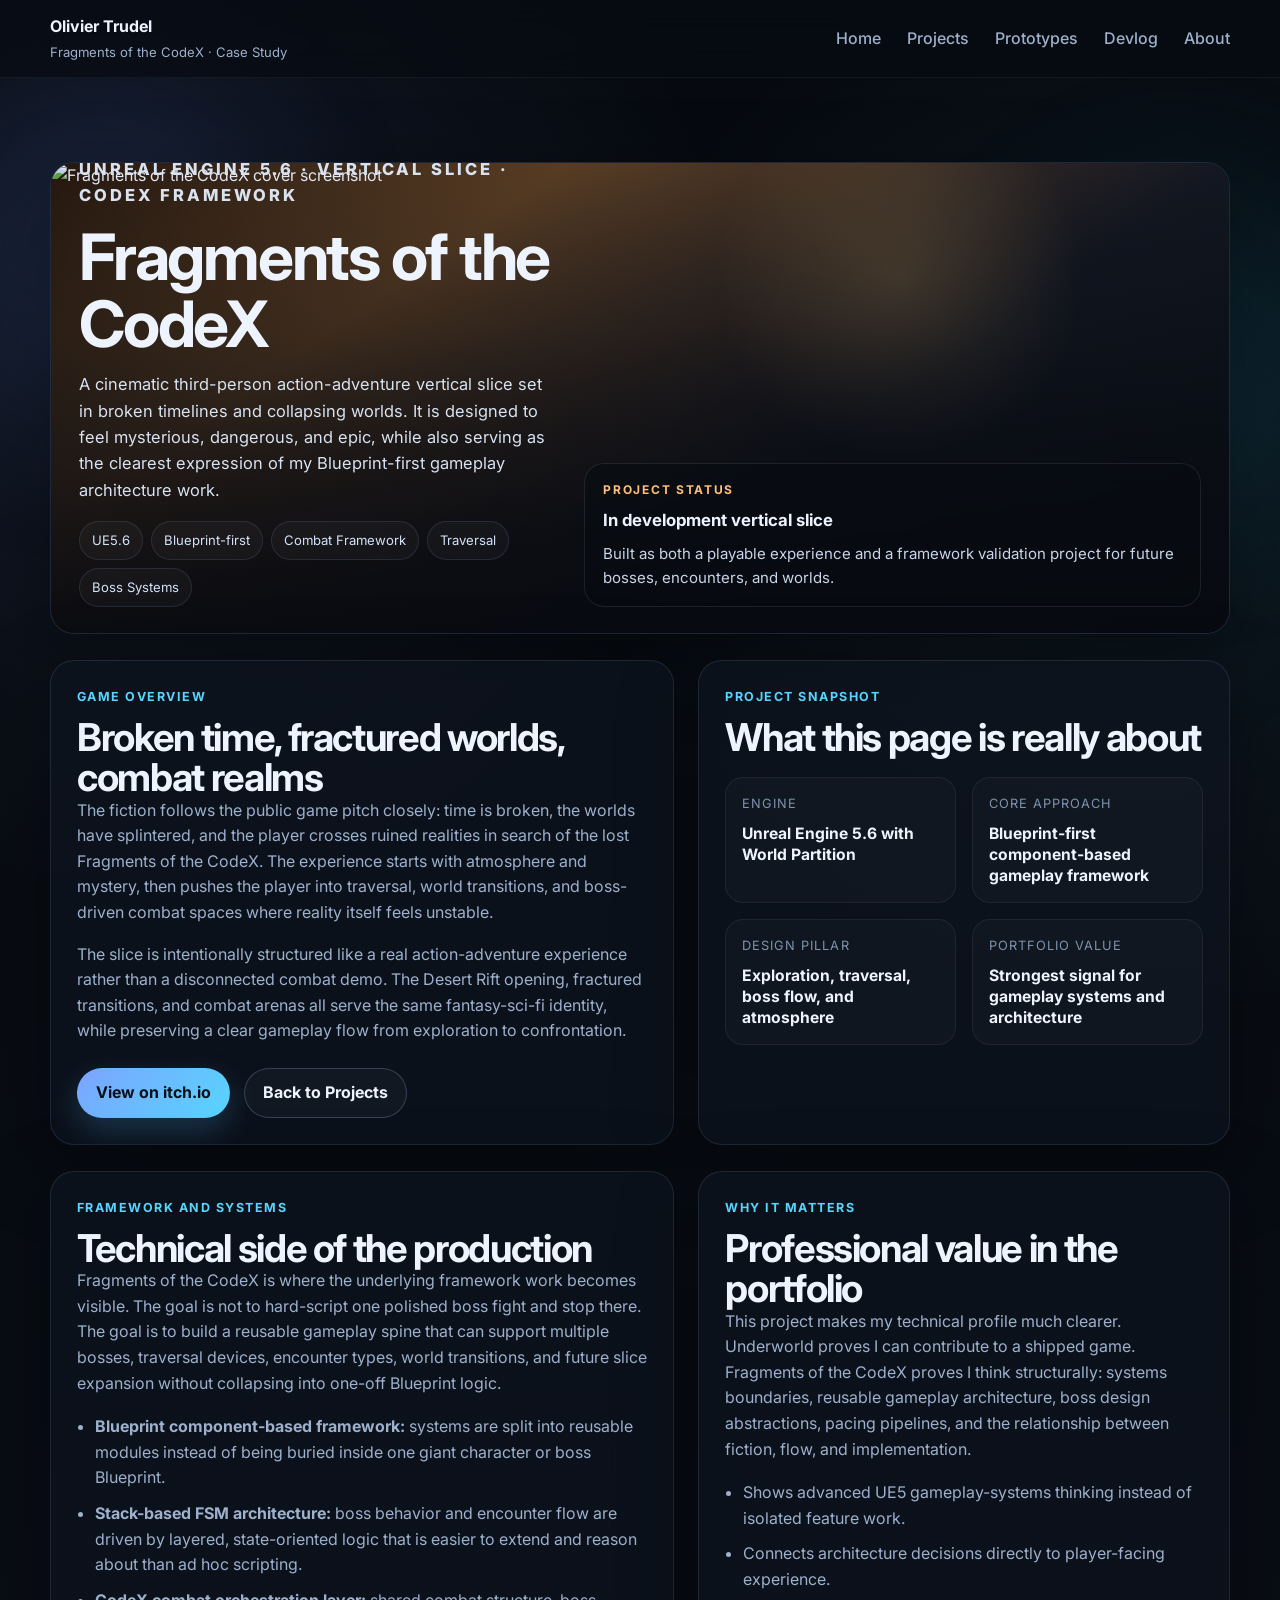
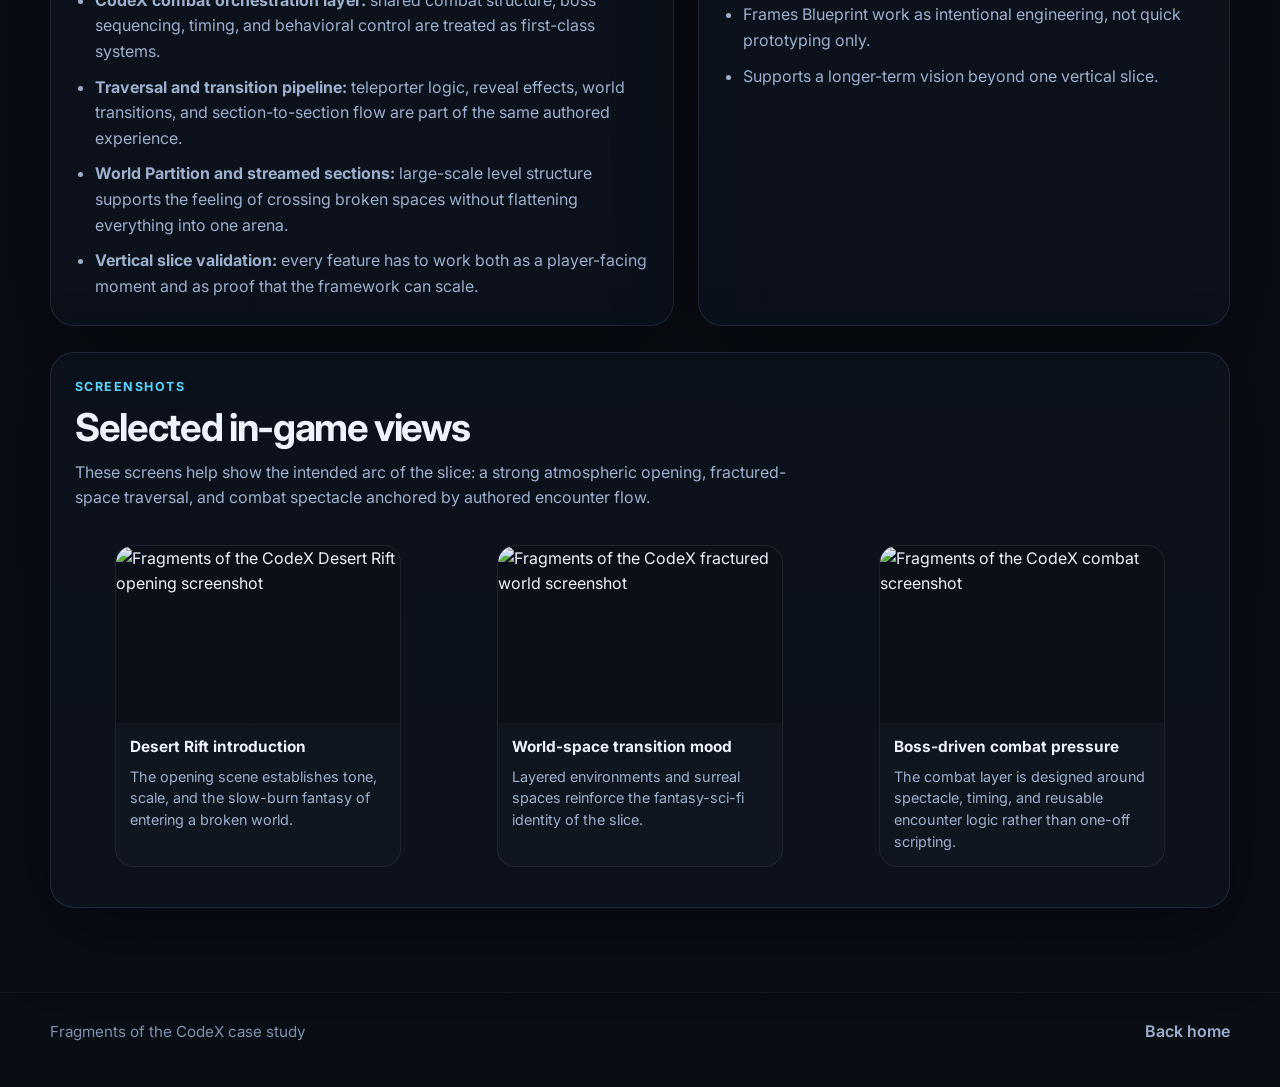
==== fragments-codex.html @ f6d0781a "Initial commit" ====
<!DOCTYPE html>
<html lang="en">
<head>
    <meta charset="UTF-8" />
    <meta name="viewport" content="width=device-width, initial-scale=1.0" />
    <title>Fragments of the CodeX — Case Study</title>
    <meta name="description" content="Case study for Fragments of the CodeX, a UE5 vertical slice powered by the CodeX combat orchestration framework." />
    <link rel="preconnect" href="https://fonts.googleapis.com" />
    <link rel="preconnect" href="https://fonts.gstatic.com" crossorigin />
    <link href="https://fonts.googleapis.com/css2?family=Inter:wght@400;500;600;700;800&display=swap" rel="stylesheet" />
    <link rel="stylesheet" href="styles.css" />
    <style>
        .codex-page {
            display: grid;
            gap: 26px;
        }

        .codex-cover-card,
        .codex-section-card,
        .codex-gallery-card {
            border: 1px solid var(--line);
            background: var(--panel);
            border-radius: var(--radius);
            box-shadow: var(--shadow);
            overflow: hidden;
        }

        .codex-cover-media {
            position: relative;
            min-height: 470px;
            background:
                    linear-gradient(180deg, rgba(4, 8, 14, 0.06), rgba(4, 8, 14, 0.62)),
                    linear-gradient(145deg, #28190f 0%, #614226 28%, #151924 64%, #0d121b 100%);
        }

        .codex-cover-media img {
            position: absolute;
            inset: 0;
            width: 100%;
            height: 100%;
            object-fit: cover;
            object-position: center;
            display: block;
        }

        .codex-cover-overlay {
            position: absolute;
            inset: 0;
            background:
                    linear-gradient(180deg, rgba(8, 10, 16, 0.04) 0%, rgba(8, 10, 16, 0.18) 35%, rgba(8, 10, 16, 0.86) 100%),
                    radial-gradient(circle at 72% 24%, rgba(255, 200, 112, 0.18), transparent 20%);
            z-index: 1;
        }

        .codex-cover-content {
            position: absolute;
            left: 28px;
            right: 28px;
            bottom: 26px;
            z-index: 2;
            display: flex;
            justify-content: space-between;
            align-items: end;
            gap: 24px;
        }

        .codex-cover-copy {
            max-width: 760px;
        }

        .codex-cover-copy h1 {
            max-width: none;
            font-size: clamp(2.4rem, 5vw, 4.7rem);
            margin-top: 10px;
        }

        .codex-cover-copy p {
            margin-top: 14px;
            max-width: 64ch;
            color: #d8e2f1;
            font-size: 1.03rem;
        }

        .codex-cover-side {
            min-width: 245px;
            padding: 16px 18px;
            border-radius: 20px;
            border: 1px solid rgba(255,255,255,0.09);
            background: rgba(8, 12, 18, 0.6);
            backdrop-filter: blur(10px);
        }

        .codex-cover-side .label {
            display: block;
            color: var(--accent-3);
            text-transform: uppercase;
            letter-spacing: 0.14em;
            font-size: 0.75rem;
            font-weight: 700;
            margin-bottom: 8px;
        }

        .codex-cover-side strong {
            display: block;
            font-size: 1.05rem;
            margin-bottom: 8px;
        }

        .codex-cover-side p {
            color: #c8d4e7;
            font-size: 0.94rem;
        }

        .codex-overview-grid,
        .codex-tech-grid {
            display: grid;
            grid-template-columns: 1.08fr 0.92fr;
            gap: 24px;
        }

        .codex-section-card {
            padding: 26px;
        }

        .codex-section-card p + p {
            margin-top: 16px;
        }

        .codex-facts {
            display: grid;
            grid-template-columns: repeat(2, minmax(0, 1fr));
            gap: 16px;
            margin-top: 20px;
        }

        .codex-facts div {
            padding: 16px;
            border-radius: 18px;
            border: 1px solid rgba(255,255,255,0.06);
            background: rgba(255,255,255,0.025);
        }

        .codex-facts span {
            display: block;
            color: var(--muted-2);
            font-size: 0.8rem;
            text-transform: uppercase;
            letter-spacing: 0.08em;
            margin-bottom: 8px;
        }

        .codex-facts strong {
            display: block;
            color: var(--text);
            font-size: 0.98rem;
            line-height: 1.35;
        }

        .codex-list {
            margin: 18px 0 0;
            padding-left: 18px;
            color: var(--muted);
        }

        .codex-list li + li {
            margin-top: 10px;
        }

        .codex-gallery-card {
            padding: 24px;
        }

        .codex-gallery-grid {
            display: grid;
            grid-template-columns: repeat(3, minmax(0, 1fr));
            gap: 16px;
            margin-top: 18px;
        }

        .codex-shot {
            border-radius: 18px;
            overflow: hidden;
            border: 1px solid rgba(255,255,255,0.06);
            background: rgba(255,255,255,0.02);
        }

        .codex-shot img {
            display: block;
            width: 100%;
            aspect-ratio: 16 / 10;
            object-fit: cover;
            background: #0b1018;
        }

        .codex-shot-caption {
            padding: 12px 14px 14px;
        }

        .codex-shot-caption strong {
            display: block;
            margin-bottom: 6px;
            font-size: 0.96rem;
        }

        .codex-shot-caption p {
            font-size: 0.9rem;
            line-height: 1.5;
        }

        @media (max-width: 980px) {
            .codex-cover-content,
            .codex-overview-grid,
            .codex-tech-grid,
            .codex-gallery-grid {
                grid-template-columns: 1fr;
                display: grid;
            }

            .codex-cover-side {
                min-width: 0;
            }
        }

        @media (max-width: 640px) {
            .codex-cover-media {
                min-height: 530px;
            }

            .codex-cover-content {
                left: 18px;
                right: 18px;
                bottom: 18px;
            }

            .codex-section-card,
            .codex-gallery-card {
                padding: 20px;
            }

            .codex-facts {
                grid-template-columns: 1fr;
            }
        }
    </style>
</head>
<body>
<div class="page-noise"></div>
<div class="page-glow glow-1"></div>
<div class="page-glow glow-2"></div>

<header class="site-header">
    <div class="container nav">
        <a href="index.html" class="brand">
            <span class="brand-title">Olivier Trudel</span>
            <span class="brand-subtitle">Fragments of the CodeX · Case Study</span>
        </a>

        <button class="menu-toggle" id="menuToggle" aria-label="Toggle menu">
            <span></span>
            <span></span>
        </button>

        <nav class="nav-links" id="navLinks">
            <a href="index.html">Home</a>
            <a href="projects.html">Projects</a>
            <a href="prototypes.html">Prototypes</a>
            <a href="devlog.html">Devlog</a>
            <a href="about.html">About</a>
        </nav>
    </div>
</header>

<main class="section">
    <div class="container codex-page">
        <section class="codex-cover-card reveal">
            <div class="codex-cover-media">
                <img src="https://img.itch.zone/aW1hZ2UvNDQ0OTEwNi8yNjUxODEwMC5wbmc%3D/347x500/BmMY9H.png" alt="Fragments of the CodeX cover screenshot" />
                <div class="codex-cover-overlay"></div>
                <div class="codex-cover-content">
                    <div class="codex-cover-copy">
                        <p class="eyebrow">Unreal Engine 5.6 · Vertical Slice · CodeX Framework</p>
                        <h1>Fragments of the CodeX</h1>
                        <p>
                            A cinematic third-person action-adventure vertical slice set in broken timelines and collapsing worlds.
                            It is designed to feel mysterious, dangerous, and epic, while also serving as the clearest expression
                            of my Blueprint-first gameplay architecture work.
                        </p>
                        <div class="project-tags case-hero-tags" style="margin-top:18px;">
                            <span>UE5.6</span>
                            <span>Blueprint-first</span>
                            <span>Combat Framework</span>
                            <span>Traversal</span>
                            <span>Boss Systems</span>
                        </div>
                    </div>

                    <aside class="codex-cover-side">
                        <span class="label">Project status</span>
                        <strong>In development vertical slice</strong>
                        <p>Built as both a playable experience and a framework validation project for future bosses, encounters, and worlds.</p>
                    </aside>
                </div>
            </div>
        </section>

        <section class="codex-overview-grid">
            <article class="codex-section-card reveal">
                <p class="case-kicker">Game overview</p>
                <h2>Broken time, fractured worlds, combat realms</h2>
                <p>
                    The fiction follows the public game pitch closely: time is broken, the worlds have splintered, and the player crosses
                    ruined realities in search of the lost Fragments of the CodeX. The experience starts with atmosphere and mystery, then
                    pushes the player into traversal, world transitions, and boss-driven combat spaces where reality itself feels unstable.
                </p>
                <p>
                    The slice is intentionally structured like a real action-adventure experience rather than a disconnected combat demo.
                    The Desert Rift opening, fractured transitions, and combat arenas all serve the same fantasy-sci-fi identity, while
                    preserving a clear gameplay flow from exploration to confrontation.
                </p>
                <div class="hero-actions" style="margin-top:24px;">
                    <a href="https://nitrous-studio.itch.io/fragment-of-the-codex" class="btn btn-primary">View on itch.io</a>
                    <a href="projects.html" class="btn btn-secondary">Back to Projects</a>
                </div>
            </article>

            <article class="codex-section-card reveal">
                <p class="case-kicker">Project snapshot</p>
                <h2>What this page is really about</h2>
                <div class="codex-facts">
                    <div>
                        <span>Engine</span>
                        <strong>Unreal Engine 5.6 with World Partition</strong>
                    </div>
                    <div>
                        <span>Core approach</span>
                        <strong>Blueprint-first component-based gameplay framework</strong>
                    </div>
                    <div>
                        <span>Design pillar</span>
                        <strong>Exploration, traversal, boss flow, and atmosphere</strong>
                    </div>
                    <div>
                        <span>Portfolio value</span>
                        <strong>Strongest signal for gameplay systems and architecture</strong>
                    </div>
                </div>
            </article>
        </section>

        <section class="codex-tech-grid">
            <article class="codex-section-card reveal">
                <p class="case-kicker">Framework and systems</p>
                <h2>Technical side of the production</h2>
                <p>
                    Fragments of the CodeX is where the underlying framework work becomes visible. The goal is not to hard-script one polished
                    boss fight and stop there. The goal is to build a reusable gameplay spine that can support multiple bosses, traversal devices,
                    encounter types, world transitions, and future slice expansion without collapsing into one-off Blueprint logic.
                </p>
                <ul class="codex-list">
                    <li><strong>Blueprint component-based framework:</strong> systems are split into reusable modules instead of being buried inside one giant character or boss Blueprint.</li>
                    <li><strong>Stack-based FSM architecture:</strong> boss behavior and encounter flow are driven by layered, state-oriented logic that is easier to extend and reason about than ad hoc scripting.</li>
                    <li><strong>CodeX combat orchestration layer:</strong> shared combat structure, boss sequencing, timing, and behavioral control are treated as first-class systems.</li>
                    <li><strong>Traversal and transition pipeline:</strong> teleporter logic, reveal effects, world transitions, and section-to-section flow are part of the same authored experience.</li>
                    <li><strong>World Partition and streamed sections:</strong> large-scale level structure supports the feeling of crossing broken spaces without flattening everything into one arena.</li>
                    <li><strong>Vertical slice validation:</strong> every feature has to work both as a player-facing moment and as proof that the framework can scale.</li>
                </ul>
            </article>

            <article class="codex-section-card reveal">
                <p class="case-kicker">Why it matters</p>
                <h2>Professional value in the portfolio</h2>
                <p>
                    This project makes my technical profile much clearer. Underworld proves I can contribute to a shipped game. Fragments of the CodeX
                    proves I think structurally: systems boundaries, reusable gameplay architecture, boss design abstractions, pacing pipelines,
                    and the relationship between fiction, flow, and implementation.
                </p>
                <ul class="codex-list">
                    <li>Shows advanced UE5 gameplay-systems thinking instead of isolated feature work.</li>
                    <li>Connects architecture decisions directly to player-facing experience.</li>
                    <li>Frames Blueprint work as intentional engineering, not quick prototyping only.</li>
                    <li>Supports a longer-term vision beyond one vertical slice.</li>
                </ul>
            </article>
        </section>

        <section class="codex-gallery-card reveal">
            <p class="case-kicker">Screenshots</p>
            <h2>Selected in-game views</h2>
            <p style="margin-top:12px; max-width:72ch;">
                These screens help show the intended arc of the slice: a strong atmospheric opening, fractured-space traversal,
                and combat spectacle anchored by authored encounter flow.
            </p>

            <div class="codex-gallery-grid">
                <figure class="codex-shot">
                    <img src="https://img.itch.zone/aW1hZ2UvNDQ0OTEwNi8yNjUxODEwMC5wbmc%3D/347x500/BmMY9H.png" alt="Fragments of the CodeX Desert Rift opening screenshot" />
                    <figcaption class="codex-shot-caption">
                        <strong>Desert Rift introduction</strong>
                        <p>The opening scene establishes tone, scale, and the slow-burn fantasy of entering a broken world.</p>
                    </figcaption>
                </figure>

                <figure class="codex-shot">
                    <img src="https://img.itch.zone/aW1hZ2UvNDQ0OTEwNi8yNjUxODEwMS5wbmc%3D/347x500/%2FV1EIG.png" alt="Fragments of the CodeX fractured world screenshot" />
                    <figcaption class="codex-shot-caption">
                        <strong>World-space transition mood</strong>
                        <p>Layered environments and surreal spaces reinforce the fantasy-sci-fi identity of the slice.</p>
                    </figcaption>
                </figure>

                <figure class="codex-shot">
                    <img src="https://img.itch.zone/aW1hZ2UvNDQ0OTEwNi8yNjUxODEwMy5wbmc%3D/347x500/xZnpnC.png" alt="Fragments of the CodeX combat screenshot" />
                    <figcaption class="codex-shot-caption">
                        <strong>Boss-driven combat pressure</strong>
                        <p>The combat layer is designed around spectacle, timing, and reusable encounter logic rather than one-off scripting.</p>
                    </figcaption>
                </figure>
            </div>
        </section>
    </div>
</main>

<footer class="site-footer">
    <div class="container footer-row">
        <p>Fragments of the CodeX case study</p>
        <a href="index.html" class="back-top">Back home</a>
    </div>
</footer>

<script src="script.js"></script>
</body>
</html>
---- styles.css ----
:root {
    --bg: #080c12;
    --bg-2: #0c121b;
    --panel: rgba(14, 20, 30, 0.78);
    --panel-strong: rgba(16, 23, 35, 0.95);
    --line: rgba(164, 195, 255, 0.12);
    --line-strong: rgba(164, 195, 255, 0.24);
    --text: #edf3ff;
    --muted: #9db0cc;
    --muted-2: #7f92ad;
    --accent: #7ca4ff;
    --accent-2: #57d5ff;
    --accent-3: #ffbe78;
    --shadow: 0 24px 80px rgba(0, 0, 0, 0.36);
    --radius: 24px;
    --radius-sm: 16px;
    --container: 1180px;
    --header-height: 78px;
}

* {
    box-sizing: border-box;
}

html {
    scroll-behavior: smooth;
}

body {
    margin: 0;
    color: var(--text);
    background:
            radial-gradient(circle at 12% 12%, rgba(124, 164, 255, 0.10), transparent 22%),
            radial-gradient(circle at 88% 18%, rgba(87, 213, 255, 0.08), transparent 22%),
            linear-gradient(180deg, #06090f 0%, #080c12 32%, #090e15 100%);
    font-family: "Inter", sans-serif;
    line-height: 1.6;
    overflow-x: hidden;
}

body.menu-open {
    overflow: hidden;
}

a {
    color: inherit;
    text-decoration: none;
}

.page-noise {
    position: fixed;
    inset: 0;
    pointer-events: none;
    z-index: 0;
    opacity: 0.06;
    background-image:
            radial-gradient(circle at 20% 20%, white 0.5px, transparent 0.7px),
            radial-gradient(circle at 80% 40%, white 0.5px, transparent 0.7px),
            radial-gradient(circle at 50% 70%, white 0.5px, transparent 0.7px);
    background-size: 180px 180px, 240px 240px, 200px 200px;
}

.page-glow {
    position: fixed;
    border-radius: 999px;
    filter: blur(90px);
    pointer-events: none;
    z-index: 0;
    opacity: 0.18;
}

.glow-1 {
    width: 320px;
    height: 320px;
    top: 90px;
    left: -60px;
    background: #4e6db9;
}

.glow-2 {
    width: 280px;
    height: 280px;
    right: -40px;
    top: 220px;
    background: #1686a4;
}

.container {
    width: min(var(--container), calc(100% - 40px));
    margin: 0 auto;
    position: relative;
    z-index: 1;
}

.section {
    padding: 84px 0;
}

.section-alt {
    background:
            linear-gradient(180deg, rgba(255,255,255,0.015), rgba(255,255,255,0.006));
    border-top: 1px solid rgba(255,255,255,0.04);
    border-bottom: 1px solid rgba(255,255,255,0.04);
}

.eyebrow {
    margin: 0 0 14px;
    font-size: 0.76rem;
    text-transform: uppercase;
    letter-spacing: 0.18em;
    font-weight: 800;
    color: var(--accent-2);
}

h1, h2, h3 {
    margin: 0;
    line-height: 1.05;
    letter-spacing: -0.035em;
}

h1 {
    font-size: clamp(2.8rem, 5vw, 5rem);
    max-width: 11.5ch;
}

h2 {
    font-size: clamp(2rem, 3vw, 3rem);
}

h3 {
    font-size: 1.28rem;
}

p {
    margin: 0;
    color: var(--muted);
}

.site-header {
    position: sticky;
    top: 0;
    height: var(--header-height);
    display: flex;
    align-items: center;
    z-index: 20;
    background: rgba(8, 12, 18, 0.72);
    backdrop-filter: blur(16px);
    border-bottom: 1px solid rgba(255,255,255,0.05);
}

.nav {
    display: flex;
    align-items: center;
    justify-content: space-between;
    gap: 24px;
    min-height: var(--header-height);
}

.brand {
    display: inline-flex;
    flex-direction: column;
    gap: 3px;
}

.brand-title {
    font-size: 1rem;
    font-weight: 700;
    color: var(--text);
}

.brand-subtitle {
    font-size: 0.82rem;
    color: var(--muted);
}

.nav-links {
    display: flex;
    align-items: center;
    gap: 26px;
}

.nav-links a {
    color: var(--muted);
    font-weight: 500;
    transition: color 160ms ease;
}

.nav-links a:hover,
.section-link:hover,
.back-top:hover {
    color: var(--text);
}

.menu-toggle {
    display: none;
    width: 46px;
    height: 46px;
    border-radius: 12px;
    border: 1px solid var(--line);
    background: rgba(255,255,255,0.03);
    cursor: pointer;
    padding: 0;
    position: relative;
}

.menu-toggle span {
    position: absolute;
    left: 12px;
    right: 12px;
    height: 2px;
    background: var(--text);
    transition: transform 180ms ease, top 180ms ease;
}

.menu-toggle span:first-child {
    top: 17px;
}

.menu-toggle span:last-child {
    top: 27px;
}

.menu-toggle.active span:first-child {
    top: 22px;
    transform: rotate(45deg);
}

.menu-toggle.active span:last-child {
    top: 22px;
    transform: rotate(-45deg);
}

.hero {
    padding-top: 64px;
}

.hero-grid {
    display: grid;
    grid-template-columns: 1.06fr 0.94fr;
    gap: 34px;
    align-items: center;
}

.hero-text {
    margin-top: 22px;
    max-width: 62ch;
    font-size: 1.05rem;
}

.hero-actions,
.about-actions {
    display: flex;
    flex-wrap: wrap;
    gap: 14px;
    margin-top: 28px;
}

.btn {
    min-height: 50px;
    padding: 0 18px;
    border-radius: 999px;
    display: inline-flex;
    align-items: center;
    justify-content: center;
    border: 1px solid transparent;
    font-weight: 700;
    transition: transform 160ms ease, border-color 160ms ease, background 160ms ease;
}

.btn:hover {
    transform: translateY(-2px);
}

.btn-primary {
    color: #071019;
    background: linear-gradient(135deg, var(--accent), var(--accent-2));
    box-shadow: 0 12px 30px rgba(88, 180, 255, 0.22);
}

.btn-secondary {
    color: var(--text);
    border-color: var(--line-strong);
    background: rgba(255,255,255,0.03);
}



/* HERO section */

.hero-pills,
.project-tags,
.devlog-meta {
    display: flex;
    flex-wrap: wrap;
    gap: 8px;
}

.hero-pills {
    margin-top: 22px;
}

.hero-pills span,
.project-tags span,
.devlog-meta span,
.media-label,
.hud-tag {
    border: 1px solid var(--line);
    background: rgba(255,255,255,0.03);
    color: #d4e2f8;
    border-radius: 999px;
    padding: 8px 12px;
    font-size: 0.82rem;
}

.hero-panel,
.project-card,
.prototype-card,
.devlog-card,
.about-card,
.contact-panel,
.case-card {
    border: 1px solid var(--line);
    background: var(--panel);
    border-radius: var(--radius);
    box-shadow: var(--shadow);
}

.hero-panel {
    position: relative;
    overflow: hidden;
    min-height: 580px;
    background:
            linear-gradient(180deg, rgba(255,255,255,0.02), rgba(255,255,255,0.01)),
            linear-gradient(160deg, #1c1514 0%, #5d3c20 18%, #1a1f2b 58%, #111827 100%);
}


.hero-panel-overlay {
    position: absolute;
    inset: 0;
    background:
            radial-gradient(circle at 70% 20%, rgba(122, 164, 255, 0.16), transparent 18%),
            linear-gradient(180deg, rgba(5,8,12,0.0), rgba(5,8,12,0.18));
    pointer-events: none;
}

.hero-hud {
    position: absolute;
    top: 20px;
    left: 20px;
    right: 20px;
    z-index: 2;
    display: flex;
    align-items: center;
    flex-wrap: wrap;
    gap: 10px;
}

.hud-status {
    color: #d4dff0;
    font-size: 0.86rem;
}

.hud-dot {
    width: 8px;
    height: 8px;
    border-radius: 999px;
    background: var(--accent-3);
    box-shadow: 0 0 12px rgba(255, 190, 120, 0.7);
}


/* HERO Image */

.hero-underworld {
    position: absolute;
    inset: -5px;
    z-index: 1;
    opacity: 0.23;
    background:
            radial-gradient(circle at 68% 26%, rgba(197, 125, 255, 0.4), transparent 18%),
            linear-gradient(
                    135deg,
                    #1c1326 30%,
                    #4d2352 55%,
                    #191c28 88%,
                    #10141e 100%
            );
}

.hero-scene {
    position: absolute;
    inset: 0;
    overflow: hidden;
}

.hero-underworld-img {
    position: absolute;
    z-index: 0;
    pointer-events: none;
    display: block;

    left: 50%;
    top: 50%;
    transform: translate(-50%, -63%) scale(0.50);
    width: auto;
    height: auto;
    max-width: none;
    max-height: none;
    opacity: 0.78;
}


.sun {
    position: absolute;
    width: 180px;
    height: 180px;
    border-radius: 999px;
    top: 50px;
    right: 350px;
    z-index: 1;
    background:
            radial-gradient(circle, rgba(255, 214, 154, 0.1) 0%, rgba(255, 187, 90, 0.3) 42%, rgba(255, 187, 90, 0.0) 68%);
    filter: blur(8px);
}

.scan-line {
    position: absolute;
    inset: 0;
    background: linear-gradient(180deg, transparent, rgba(255,255,255,0.08), transparent);
    transform: translateY(-120%);
    animation: scanMove 7s linear infinite;
    opacity: 0.45;
}

.floating-grid {
    position: absolute;
    inset: auto -10% -6% -10%;
    height: 48%;
    background-image:
            linear-gradient(rgba(140, 180, 255, 0.09) 1px, transparent 1px),
            linear-gradient(90deg, rgba(140, 180, 255, 0.09) 1px, transparent 1px);
    background-size: 40px 40px;
    transform: perspective(600px) rotateX(72deg);
    opacity: 0.32;
}

.hero-panel-content {
    position: absolute;
    left: 28px;
    right: 28px;
    bottom: 24px;
    z-index: 2;
}

.panel-label {
    margin-bottom: 10px;
    color: var(--accent-2);
    font-weight: 700;
    text-transform: uppercase;
    letter-spacing: 0.12em;
    font-size: 0.8rem;
}

.hero-panel-content h3 {
    font-size: 1.42rem;
    max-width: 24ch;
}

.hero-panel-content p {
    margin-top: 10px;
    max-width: 44ch;
    color: #cedaee;
}

.section-head {
    margin-bottom: 28px;
    display: flex;
    align-items: end;
    justify-content: space-between;
    gap: 16px;
}

.section-link {
    color: var(--muted);
    font-weight: 600;
}












/* PROJECT SECTION */

.projects-grid,
.prototype-grid,
.devlog-list {
    display: grid;
    gap: 22px;
}

.projects-grid {
    grid-template-columns: repeat(2, minmax(0, 1fr));
}

.home-featured-grid .featured {
    grid-column: span 1;
    grid-row: span 2;
}

.project-card,
.prototype-card,
.devlog-card,
.case-card,
.about-card,
.contact-panel {
    transition: transform 180ms ease, border-color 180ms ease;
}

.project-card:hover,
.prototype-card:hover,
.devlog-card:hover,
.case-card:hover,
.about-card:hover,
.contact-panel:hover {
    transform: translateY(-4px);
    border-color: rgba(124, 164, 255, 0.26);
}

.project-media {
    position: relative;
    height: 335px;
    overflow: hidden;
}

.featured .project-media {
    height: 500px;
}

.project-body {
    padding: 12px;
}

.project-body h3,
.prototype-card h3,
.devlog-card h3 {
    margin-top: 14px;
    margin-bottom: 10px;
}

.media-label {
    position: absolute;
    top: 16px;
    left: 16px;
    z-index: 2;
}

.project-shine {
    position: absolute;
    inset: -20%;
    background: linear-gradient(110deg, transparent 30%, rgba(255,255,255,0.14) 48%, transparent 66%);
    transform: translateX(-60%);
    animation: shineMove 9s ease-in-out infinite;
    z-index: 2;
}

/* Underworld card section */



.media-underworld {
    position: absolute;
    inset: -10%;
    z-index: 1;
    opacity: 0.4;
    background:
         radial-gradient(circle at 68% 26%, rgba(197, 125, 255, 0.4), transparent 18%),
         linear-gradient(145deg, #1c1326 0%, #4d2352 26%, #191c28 60%, #10141e 100%);
}

.underworld-card-img {
    position: absolute;
    z-index: 0;

    left: 50%;
    top: 50%;
    transform: translate(-50%, -38%) scale(0.6);
    width: auto;
    height: auto;
    max-width: none;
    max-height: none;
    opacity: 0.95;
    filter: saturate(1.00) contrast(1.00);
}





/* FOTCodeX card section */

.media-fragments {
    position: absolute;
    inset: -10%;
    z-index: 1;
    opacity: 0.38;
    background:
            radial-gradient(circle at 70% 24%, rgba(255, 214, 154, 0.55), transparent 18%),
            linear-gradient(150deg, #3f2917 0%, #6f4c27 24%, #1b1f2a 62%, #101521 100%);
}

.fragments-card-img {
    position: absolute;
    z-index: 0;

    left: 50%;
    top: 50%;
    transform: translate(-50%, -38%) scale(0.6);
    width: auto;
    height: auto;
    max-width: none;
    max-height: none;
    opacity: 0.95;
    filter: saturate(1.00) contrast(1.00);
}



/* SPH card section */

.media-sph {
    background:
            radial-gradient(circle at 50% 50%, rgba(87, 213, 255, 0.28), transparent 18%),
            radial-gradient(circle at 38% 40%, rgba(124, 164, 255, 0.14), transparent 22%),
            linear-gradient(140deg, #0f1825 0%, #15324f 46%, #0b111a 100%);
}

.media-protocol {
    background:
            radial-gradient(circle at 52% 50%, rgba(124,164,255,0.24), transparent 18%),
            linear-gradient(140deg, #111622 0%, #1c2436 45%, #101823 100%);
}

.case-list {
    display: grid;
    gap: 26px;
}

.case-card {
    overflow: hidden;
}

.case-media.large {
    height: 280px;
}

.case-media {
    border-bottom: 1px solid rgba(255,255,255,0.05);
}

.case-content {
    padding: 24px;
}

.case-kicker {
    color: var(--accent-2);
    text-transform: uppercase;
    letter-spacing: 0.12em;
    font-size: 0.78rem;
    font-weight: 700;
    margin-bottom: 10px;
}

.case-content > p {
    margin-top: 16px;
}

.case-columns {
    margin-top: 24px;
    display: grid;
    grid-template-columns: repeat(2, minmax(0, 1fr));
    gap: 24px;
}

.case-columns ul,
.about-card ul {
    margin: 14px 0 0;
    padding-left: 20px;
    color: var(--muted);
}

.case-columns li + li,
.about-card li + li {
    margin-top: 10px;
}

.prototype-grid {
    grid-template-columns: repeat(4, minmax(0, 1fr));
}

.prototype-page-grid {
    gap: 18px;
}

.prototype-card {
    padding: 16px;
}

.prototype-thumb {
    height: 145px;
    border-radius: var(--radius-sm);
    margin-bottom: 16px;
    border: 1px solid rgba(255,255,255,0.05);
}

.thumb-ray {
    background: linear-gradient(135deg, #0b0f16, #20334e, #0d6070);
}
.thumb-chaos {
    background: linear-gradient(135deg, #1d1027, #46205f, #11111a);
}
.thumb-vertex {
    background: linear-gradient(135deg, #11192a, #194165, #0b1018);
}
.thumb-geometry {
    background: linear-gradient(135deg, #231118, #6d273f, #131018);
}
.thumb-niagara {
    background: linear-gradient(135deg, #0f1820, #0f4850, #141826);
}
.thumb-fluid-alt {
    background: linear-gradient(135deg, #102033, #1a4d76, #0e1420);
}
.thumb-webgl {
    background: linear-gradient(135deg, #141727, #284e80, #12131b);
}
.thumb-misc {
    background: linear-gradient(135deg, #181818, #343434, #101010);
}

.about-grid {
    display: grid;
    grid-template-columns: 1.1fr 0.9fr;
    gap: 24px;
    align-items: start;
}

.about-copy p + p {
    margin-top: 16px;
}

.about-card {
    padding: 26px;
    background: var(--panel-strong);
}

.contact-panel {
    padding: 28px;
    display: grid;
    grid-template-columns: 1fr auto;
    gap: 24px;
    align-items: center;
    background:
            linear-gradient(180deg, rgba(255,255,255,0.02), rgba(255,255,255,0.01)),
            var(--panel);
}

.contact-panel-alone {
    margin-top: 28px;
}

.contact-links {
    display: flex;
    flex-wrap: wrap;
    gap: 14px;
}

.contact-links a {
    padding: 10px 14px;
    border-radius: 999px;
    border: 1px solid var(--line);
    background: rgba(255,255,255,0.03);
    color: #d8e6fb;
    font-weight: 600;
}

.page-intro {
    margin-bottom: 34px;
}

.page-title {
    max-width: none;
}

.page-subtitle {
    margin-top: 18px;
    max-width: 70ch;
    font-size: 1.04rem;
}

.large-devlog-list {
    gap: 18px;
}

.devlog-card {
    padding: 24px;
}

.site-footer {
    padding: 26px 0 42px;
    border-top: 1px solid rgba(255,255,255,0.05);
}

.footer-row {
    display: flex;
    align-items: center;
    justify-content: space-between;
    gap: 16px;
}

.footer-row p {
    color: var(--muted-2);
    font-size: 0.95rem;
}

.back-top {
    color: var(--muted);
    font-weight: 600;
}

/* reveal */
.reveal {
    opacity: 0;
    transform: translateY(22px);
    transition: opacity 600ms ease, transform 600ms ease;
}

.reveal.visible {
    opacity: 1;
    transform: translateY(0);
}

/* animations */
@keyframes scanMove {
    from { transform: translateY(-120%); }
    to { transform: translateY(120%); }
}

@keyframes shineMove {
    0% { transform: translateX(-80%); }
    55% { transform: translateX(60%); }
    100% { transform: translateX(60%); }
}

@media (max-width: 1080px) {
    .hero-grid,
    .about-grid,
    .contact-panel,
    .prototype-grid,
    .projects-grid,
    .case-columns {
        grid-template-columns: 1fr;
    }

    .home-featured-grid .featured {
        grid-column: auto;
    }

    .contact-panel {
        align-items: start;
    }
}

@media (max-width: 820px) {
    .menu-toggle {
        display: inline-block;
    }

    .nav-links {
        position: fixed;
        top: var(--header-height);
        left: 0;
        right: 0;
        background: rgba(7, 11, 17, 0.98);
        border-bottom: 1px solid rgba(255,255,255,0.05);
        padding: 18px 20px 22px;
        display: none;
        flex-direction: column;
        align-items: flex-start;
        gap: 18px;
    }

    .nav-links.open {
        display: flex;
    }

    .hero-panel {
        min-height: 500px;
    }
}

@media (max-width: 640px) {
    .container {
        width: min(var(--container), calc(100% - 24px));
    }

    .section {
        padding: 72px 0;
    }

    .hero-actions,
    .about-actions {
        flex-direction: column;
    }

    .btn {
        width: 100%;
    }

    .project-media {
        height: 210px;
    }

    .featured .project-media,
    .case-media.large {
        height: 220px;
    }

    .hero-panel {
        min-height: 440px;
    }

    .hero-panel-content {
        left: 20px;
        right: 20px;
        bottom: 20px;
    }

    .footer-row {
        flex-direction: column;
        align-items: flex-start;
    }
}
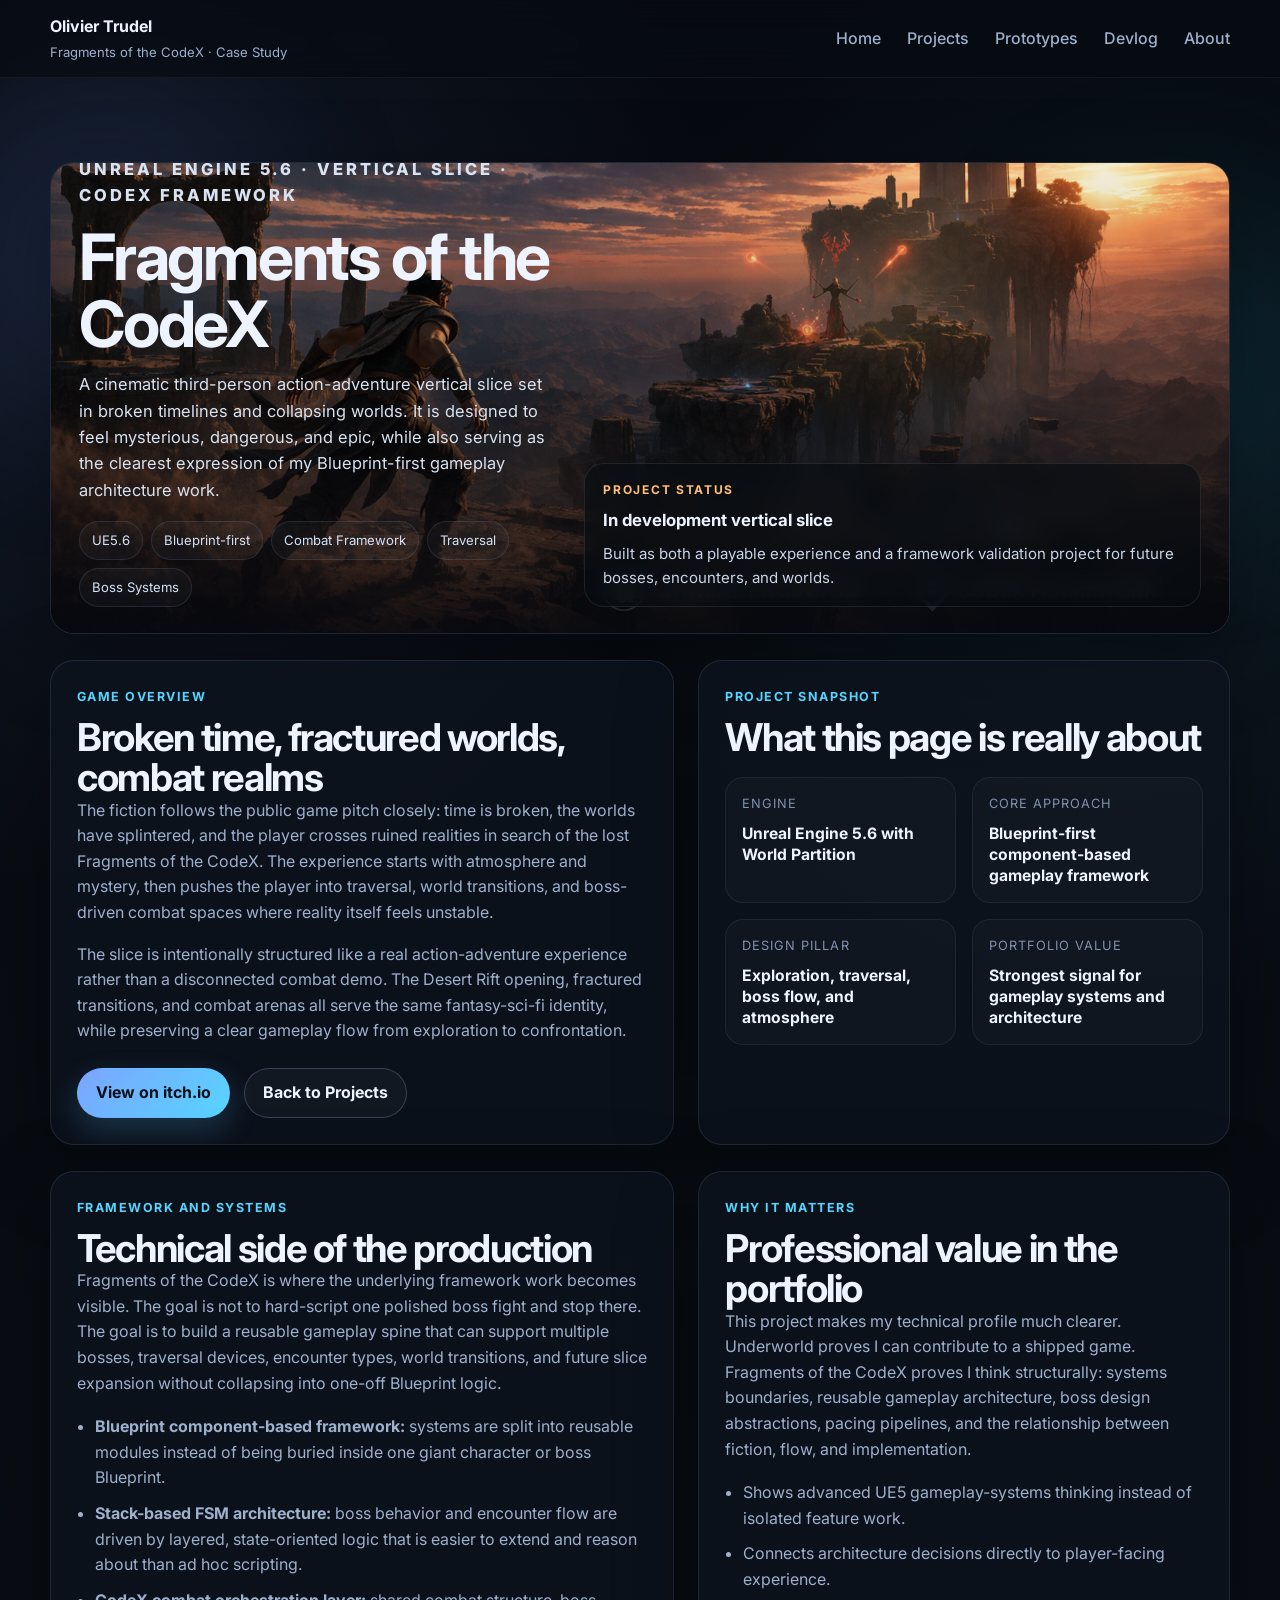
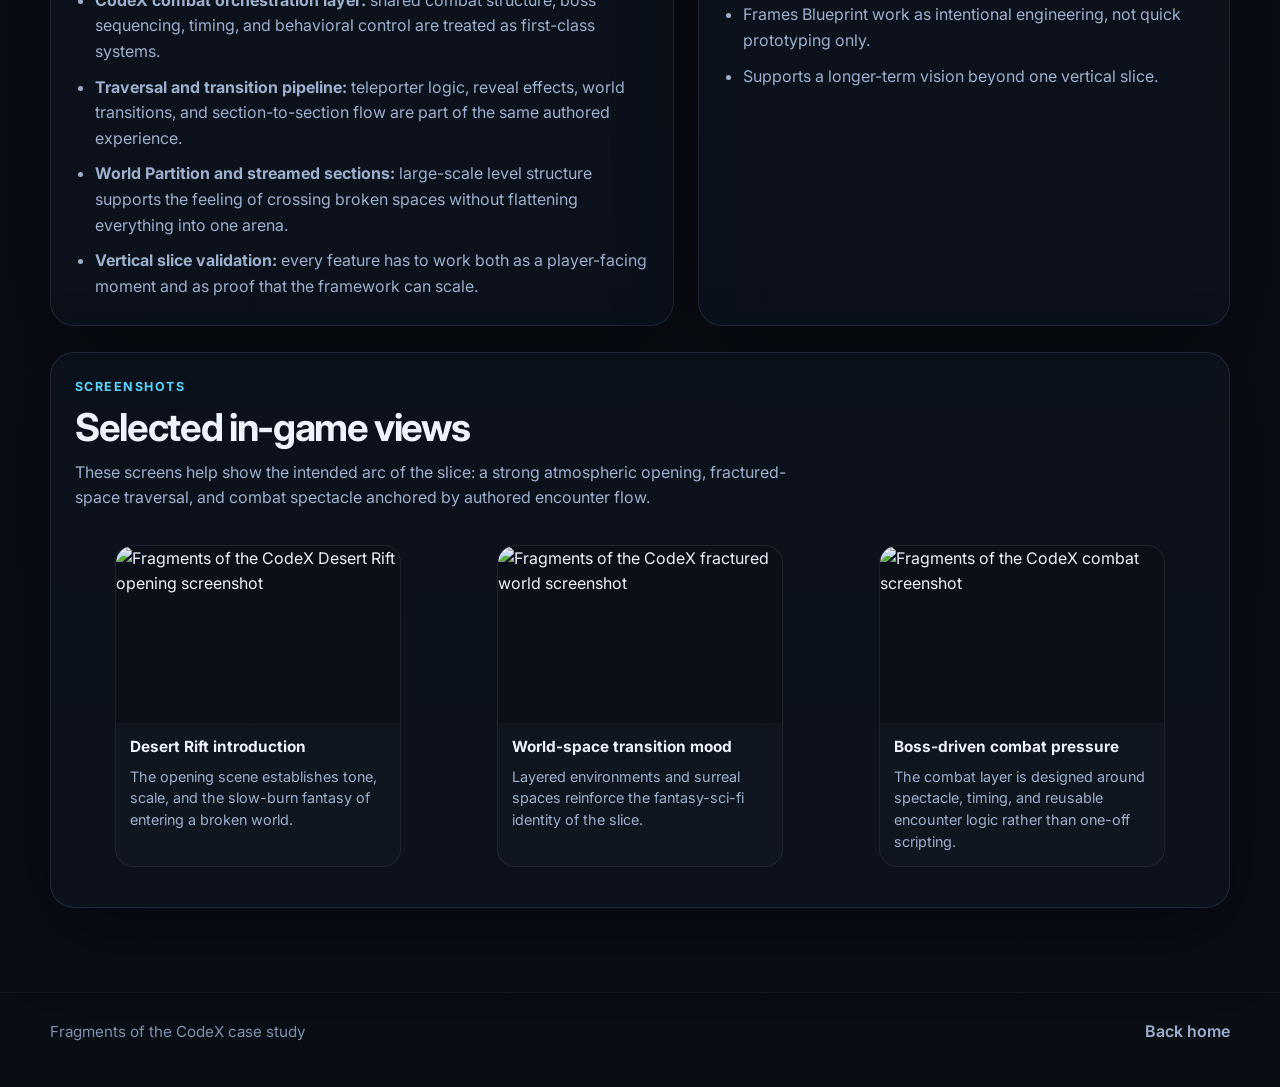
==== commit 890e61fa: "first rework index.html" ====
--- a/fragments-codex.html
+++ b/fragments-codex.html
@@ -274,7 +274,7 @@
     <div class="container codex-page">
         <section class="codex-cover-card reveal">
             <div class="codex-cover-media">
-                <img src="https://img.itch.zone/aW1hZ2UvNDQ0OTEwNi8yNjUxODEwMC5wbmc%3D/347x500/BmMY9H.png" alt="Fragments of the CodeX cover screenshot" />
+                <img src="img/FOTCodeX_hori01_short.png" alt="Fragments of the CodeX cover screenshot" />
                 <div class="codex-cover-overlay"></div>
                 <div class="codex-cover-content">
                     <div class="codex-cover-copy">
--- a/styles.css
+++ b/styles.css
@@ -283,10 +283,6 @@
     background: rgba(255,255,255,0.03);
 }
 
-
-
-/* HERO section */
-
 .hero-pills,
 .project-tags,
 .devlog-meta {
@@ -334,6 +330,11 @@
             linear-gradient(160deg, #1c1514 0%, #5d3c20 18%, #1a1f2b 58%, #111827 100%);
 }
 
+.hero-underworld {
+    background:
+            linear-gradient(180deg, rgba(255,255,255,0.02), rgba(255,255,255,0.01)),
+            linear-gradient(160deg, #1b1220 0%, #3e203b 20%, #141924 56%, #10141f 100%);
+}
 
 .hero-panel-overlay {
     position: absolute;
@@ -369,59 +370,68 @@
     box-shadow: 0 0 12px rgba(255, 190, 120, 0.7);
 }
 
-
-/* HERO Image */
-
-.hero-underworld {
-    position: absolute;
-    inset: -5px;
-    z-index: 1;
-    opacity: 0.23;
-    background:
-            radial-gradient(circle at 68% 26%, rgba(197, 125, 255, 0.4), transparent 18%),
-            linear-gradient(
-                    135deg,
-                    #1c1326 30%,
-                    #4d2352 55%,
-                    #191c28 88%,
-                    #10141e 100%
-            );
-}
-
 .hero-scene {
     position: absolute;
     inset: 0;
     overflow: hidden;
 }
-
-.hero-underworld-img {
-    position: absolute;
-    z-index: 0;
-    pointer-events: none;
-    display: block;
-
-    left: 50%;
-    top: 50%;
-    transform: translate(-50%, -63%) scale(0.50);
-    width: auto;
-    height: auto;
-    max-width: none;
-    max-height: none;
-    opacity: 0.78;
-}
-
 
 .sun {
     position: absolute;
     width: 180px;
     height: 180px;
     border-radius: 999px;
-    top: 50px;
-    right: 350px;
-    z-index: 1;
+    top: 92px;
+    right: 78px;
     background:
-            radial-gradient(circle, rgba(255, 214, 154, 0.1) 0%, rgba(255, 187, 90, 0.3) 42%, rgba(255, 187, 90, 0.0) 68%);
+            radial-gradient(circle, rgba(255, 214, 154, 0.95) 0%, rgba(255, 187, 90, 0.5) 42%, rgba(255, 187, 90, 0.0) 68%);
     filter: blur(8px);
+}
+
+.ridge {
+    position: absolute;
+    left: -6%;
+    right: -6%;
+    border-radius: 40% 40% 0 0 / 100% 100% 0 0;
+}
+
+.ridge-back {
+    height: 180px;
+    bottom: 165px;
+    background: linear-gradient(180deg, rgba(72, 53, 35, 0.55), rgba(40, 32, 28, 0.78));
+    transform: skewX(-8deg);
+}
+
+.ridge-mid {
+    height: 220px;
+    bottom: 92px;
+    background: linear-gradient(180deg, rgba(95, 66, 38, 0.72), rgba(48, 37, 31, 0.94));
+    transform: skewX(7deg);
+}
+
+.ridge-front {
+    height: 210px;
+    bottom: -12px;
+    background: linear-gradient(180deg, rgba(32, 28, 33, 0.85), rgba(14, 18, 27, 1));
+}
+
+.tower {
+    position: absolute;
+    width: 78px;
+    height: 220px;
+    bottom: 130px;
+    left: 47%;
+    transform: translateX(-50%);
+    background: linear-gradient(180deg, rgba(28, 26, 31, 0.15), rgba(16, 18, 24, 0.9));
+    clip-path: polygon(34% 0, 66% 0, 74% 10%, 80% 100%, 20% 100%, 26% 10%);
+}
+
+.underworld-castle {
+    width: 110px;
+    height: 180px;
+    left: 42%;
+    bottom: 130px;
+    clip-path: polygon(15% 100%, 15% 40%, 28% 40%, 28% 12%, 40% 12%, 40% 40%, 60% 40%, 60% 22%, 72% 22%, 72% 40%, 85% 40%, 85% 100%);
 }
 
 .scan-line {
@@ -486,19 +496,6 @@
     font-weight: 600;
 }
 
-
-
-
-
-
-
-
-
-
-
-
-/* PROJECT SECTION */
-
 .projects-grid,
 .prototype-grid,
 .devlog-list {
@@ -511,8 +508,7 @@
 }
 
 .home-featured-grid .featured {
-    grid-column: span 1;
-    grid-row: span 2;
+    grid-column: span 2;
 }
 
 .project-card,
@@ -536,16 +532,16 @@
 
 .project-media {
     position: relative;
-    height: 335px;
+    height: 235px;
     overflow: hidden;
 }
 
 .featured .project-media {
-    height: 500px;
+    height: 300px;
 }
 
 .project-body {
-    padding: 12px;
+    padding: 22px;
 }
 
 .project-body h3,
@@ -568,72 +564,19 @@
     background: linear-gradient(110deg, transparent 30%, rgba(255,255,255,0.14) 48%, transparent 66%);
     transform: translateX(-60%);
     animation: shineMove 9s ease-in-out infinite;
-    z-index: 2;
-}
-
-/* Underworld card section */
-
-
+}
 
 .media-underworld {
-    position: absolute;
-    inset: -10%;
-    z-index: 1;
-    opacity: 0.4;
     background:
-         radial-gradient(circle at 68% 26%, rgba(197, 125, 255, 0.4), transparent 18%),
-         linear-gradient(145deg, #1c1326 0%, #4d2352 26%, #191c28 60%, #10141e 100%);
-}
-
-.underworld-card-img {
-    position: absolute;
-    z-index: 0;
-
-    left: 50%;
-    top: 50%;
-    transform: translate(-50%, -38%) scale(0.6);
-    width: auto;
-    height: auto;
-    max-width: none;
-    max-height: none;
-    opacity: 0.95;
-    filter: saturate(1.00) contrast(1.00);
-}
-
-
-
-
-
-/* FOTCodeX card section */
+            radial-gradient(circle at 68% 26%, rgba(197, 125, 255, 0.4), transparent 18%),
+            linear-gradient(145deg, #1c1326 0%, #4d2352 26%, #191c28 60%, #10141e 100%);
+}
 
 .media-fragments {
-    position: absolute;
-    inset: -10%;
-    z-index: 1;
-    opacity: 0.38;
     background:
             radial-gradient(circle at 70% 24%, rgba(255, 214, 154, 0.55), transparent 18%),
             linear-gradient(150deg, #3f2917 0%, #6f4c27 24%, #1b1f2a 62%, #101521 100%);
 }
-
-.fragments-card-img {
-    position: absolute;
-    z-index: 0;
-
-    left: 50%;
-    top: 50%;
-    transform: translate(-50%, -38%) scale(0.6);
-    width: auto;
-    height: auto;
-    max-width: none;
-    max-height: none;
-    opacity: 0.95;
-    filter: saturate(1.00) contrast(1.00);
-}
-
-
-
-/* SPH card section */
 
 .media-sph {
     background:
@@ -947,4 +890,319 @@
         flex-direction: column;
         align-items: flex-start;
     }
-}+}
+/* redesigned homepage */
+.home-hero {
+    padding-top: 76px;
+    padding-bottom: 96px;
+}
+
+.home-hero-grid {
+    grid-template-columns: minmax(0, 1fr) minmax(360px, 0.78fr);
+    gap: 54px;
+}
+
+.home-hero-title {
+    max-width: 12ch;
+}
+
+.home-hero-text {
+    max-width: 58ch;
+}
+
+.compact-pills {
+    max-width: 520px;
+}
+
+.home-signal-panel {
+    min-height: 520px;
+    background:
+            radial-gradient(circle at 50% 34%, rgba(87, 213, 255, 0.16), transparent 22%),
+            radial-gradient(circle at 74% 22%, rgba(124, 164, 255, 0.18), transparent 18%),
+            linear-gradient(160deg, #111724 0%, #141b2a 42%, #0c111b 100%);
+}
+
+.signal-orbit {
+    position: absolute;
+    inset: 70px 28px 160px;
+    display: grid;
+    place-items: center;
+    opacity: 0.95;
+}
+
+.orbit-ring,
+.orbit-core,
+.orbit-node {
+    position: absolute;
+    border-radius: 999px;
+}
+
+.orbit-ring {
+    border: 1px solid rgba(124, 164, 255, 0.22);
+    box-shadow: inset 0 0 42px rgba(87, 213, 255, 0.04);
+}
+
+.ring-a {
+    width: 270px;
+    height: 270px;
+}
+
+.ring-b {
+    width: 180px;
+    height: 180px;
+    transform: rotate(28deg) skew(10deg);
+    border-color: rgba(255, 190, 120, 0.18);
+}
+
+.orbit-core {
+    width: 78px;
+    height: 78px;
+    background: radial-gradient(circle, rgba(87, 213, 255, 0.85), rgba(124, 164, 255, 0.08) 68%, transparent 70%);
+    box-shadow: 0 0 36px rgba(87, 213, 255, 0.28);
+}
+
+.orbit-node {
+    width: 12px;
+    height: 12px;
+    background: var(--accent-3);
+    box-shadow: 0 0 18px rgba(255, 190, 120, 0.76);
+}
+
+.node-a { transform: translate(132px, -60px); }
+.node-b { transform: translate(-118px, 50px); background: var(--accent-2); }
+.node-c { transform: translate(46px, 118px); background: var(--accent); }
+
+.signal-content {
+    bottom: 26px;
+}
+
+.signal-list {
+    display: grid;
+    gap: 12px;
+    margin-top: 14px;
+}
+
+.signal-list div {
+    display: grid;
+    grid-template-columns: auto 1fr;
+    column-gap: 12px;
+    row-gap: 2px;
+    padding: 12px;
+    border: 1px solid rgba(164, 195, 255, 0.12);
+    border-radius: 16px;
+    background: rgba(255, 255, 255, 0.035);
+}
+
+.signal-list span {
+    grid-row: span 2;
+    color: var(--accent-2);
+    font-weight: 800;
+    font-size: 0.8rem;
+    letter-spacing: 0.12em;
+}
+
+.signal-list strong {
+    color: var(--text);
+    line-height: 1.2;
+}
+
+.signal-list p {
+    margin-top: 2px;
+    font-size: 0.9rem;
+    color: var(--muted);
+}
+
+.numbered-head {
+    align-items: start;
+}
+
+.section-number {
+    margin: 0 0 10px;
+    color: rgba(124, 164, 255, 0.55);
+    font-size: 0.86rem;
+    font-weight: 800;
+    letter-spacing: 0.18em;
+}
+
+.home-profile-grid {
+    display: grid;
+    grid-template-columns: repeat(3, minmax(0, 1fr));
+    gap: 18px;
+}
+
+.profile-card,
+.home-work-card,
+.stack-panel,
+.focus-panel {
+    border: 1px solid var(--line);
+    background: var(--panel);
+    border-radius: var(--radius);
+    box-shadow: var(--shadow);
+    transition: transform 180ms ease, border-color 180ms ease;
+}
+
+.profile-card:hover,
+.home-work-card:hover,
+.stack-panel:hover,
+.focus-panel:hover {
+    transform: translateY(-4px);
+    border-color: rgba(124, 164, 255, 0.26);
+}
+
+.profile-card {
+    padding: 26px;
+    min-height: 245px;
+}
+
+.profile-index {
+    display: inline-flex;
+    margin-bottom: 28px;
+    color: var(--accent-2);
+    font-weight: 800;
+    letter-spacing: 0.12em;
+}
+
+.profile-card h3 {
+    margin-bottom: 14px;
+}
+
+.home-selected-grid {
+    display: grid;
+    grid-template-columns: repeat(3, minmax(0, 1fr));
+    gap: 22px;
+}
+
+.home-work-card {
+    overflow: hidden;
+    display: flex;
+    flex-direction: column;
+}
+
+.home-work-media {
+    position: relative;
+    min-height: 380px;
+    overflow: hidden;
+}
+
+.home-work-body {
+    padding: 22px;
+}
+
+.home-work-body h3 {
+    margin-bottom: 12px;
+}
+
+.home-split-grid {
+    display: grid;
+    grid-template-columns: 1fr 1fr;
+    gap: 22px;
+}
+
+.stack-panel,
+.focus-panel {
+    padding: 30px;
+}
+
+.stack-cloud {
+    display: flex;
+    flex-wrap: wrap;
+    gap: 10px;
+    margin-top: 26px;
+}
+
+.stack-cloud span {
+    border: 1px solid var(--line);
+    background: rgba(255,255,255,0.035);
+    color: #d4e2f8;
+    border-radius: 999px;
+    padding: 10px 13px;
+    font-size: 0.9rem;
+    font-weight: 600;
+}
+
+.focus-list {
+    display: grid;
+    gap: 16px;
+    margin-top: 26px;
+}
+
+.focus-list div {
+    padding-left: 18px;
+    border-left: 1px solid rgba(87, 213, 255, 0.32);
+}
+
+.focus-list span {
+    display: block;
+    margin-bottom: 5px;
+    color: var(--text);
+    font-weight: 800;
+}
+
+.home-bottom-grid {
+    display: grid;
+    grid-template-columns: 0.8fr 1.2fr;
+    gap: 22px;
+    align-items: stretch;
+}
+
+.home-devlog-card h2,
+.home-contact-card h2 {
+    margin-bottom: 14px;
+}
+
+.inline-link {
+    display: inline-flex;
+    margin-top: 24px;
+}
+
+.home-contact-card {
+    grid-template-columns: 1fr;
+    align-content: space-between;
+}
+
+@media (max-width: 1080px) {
+    .home-hero-grid,
+    .home-profile-grid,
+    .home-selected-grid,
+    .home-split-grid,
+    .home-bottom-grid {
+        grid-template-columns: 1fr;
+    }
+
+    .home-signal-panel {
+        min-height: 460px;
+    }
+
+    .signal-orbit {
+        inset: 58px 28px 170px;
+    }
+}
+
+@media (max-width: 640px) {
+    .home-hero {
+        padding-top: 54px;
+        padding-bottom: 72px;
+    }
+
+    .home-hero-title {
+        max-width: 9ch;
+    }
+
+    .profile-card,
+    .stack-panel,
+    .focus-panel {
+        padding: 22px;
+    }
+
+    .home-work-media {
+        min-height: 150px;
+    }
+
+    .signal-list div {
+        grid-template-columns: 1fr;
+    }
+
+    .signal-list span {
+        grid-row: auto;
+    }
+}
